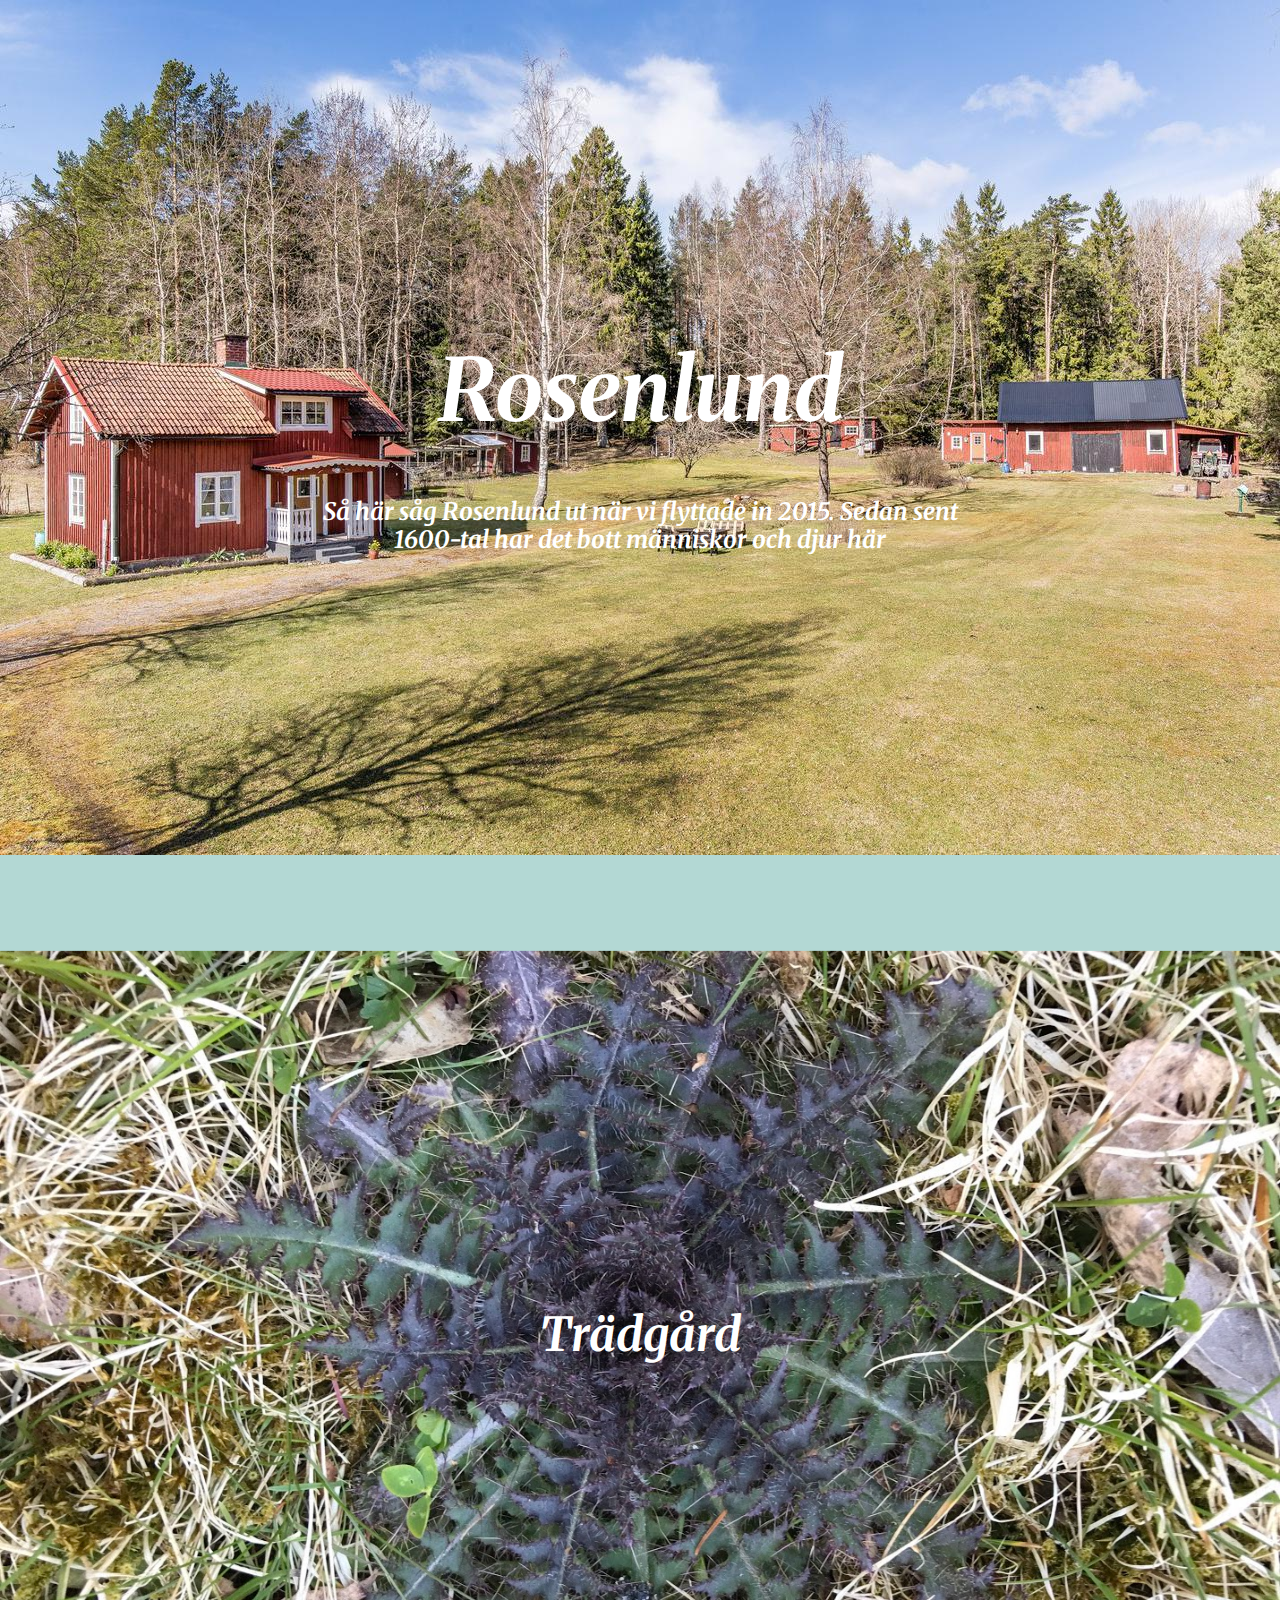
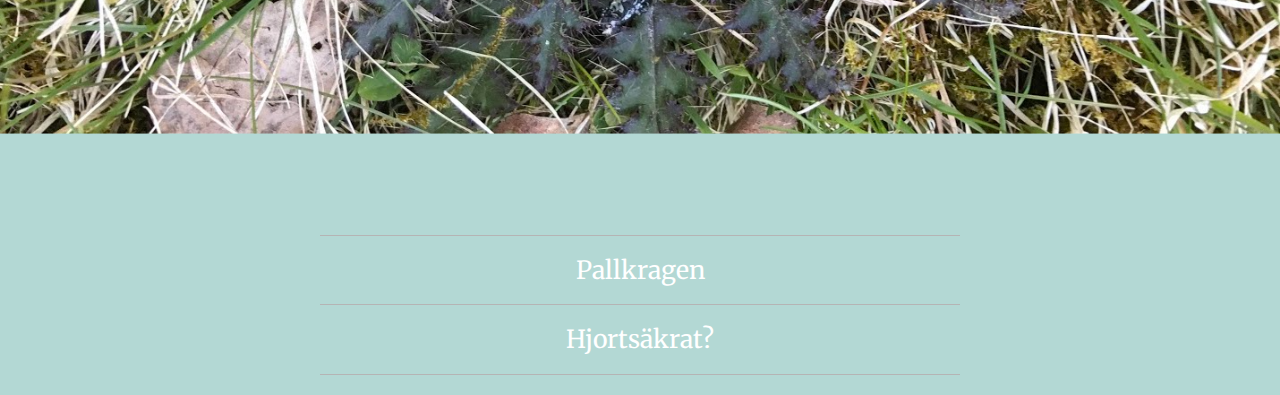
==== index.html @ e9d000b4 "Initial commit" ====
<!DOCTYPE html>
<html lang=“sv“>
    <head>
      <meta charset="utf-8">
      <link rel="stylesheet" type="text/css" href="./normalize.css">
      <link rel="stylesheet" type="text/css" href="./styles.css">
      <link href="https://fonts.googleapis.com/css?family=Merriweather" rel="stylesheet">
      <title>Rosenlund</title>
    </head>
    <body>
      <div class="container">
        <img src="./images/rosenlund_overview.jpg" alt="Rosenlund" style="width:100%;">
        <div class="centered">
          <h1>Rosenlund</h1>
          <h2>Så här såg Rosenlund ut när vi flyttade in 2015. Sedan sent 1600-tal har det bott människor och djur här</h2>
        </div>
      </div>
      <div class="container">
          <img src="./images/tistel.png" alt="tistel" style="width:100%;">
          <div class="centered">
            <h3>Trädgård</h3>
          </div>
      </div>
        <div class="vertical_line"></div>
        <a href="pallkragen.html" class="effect-shine">Pallkragen</a>
        <div class="vertical_line"></div>
        <a href="hjortsakrat.html" class="effect-shine">Hjortsäkrat?</a>
        <div class="vertical_line"></div>
      </div>
    </body>
</html>
---- styles.css ----
body {
  font-family: Merriweather, serif;
  font-style: normal;
  text-align: center;
  color: #ffffff;
}
.centered {
    position: absolute;
    top: 50%;
    left: 50%;
    transform: translate(-50%, -50%);
}
.container {
  position: relative;
  display: flex;
  align-items: center;
  flex-direction: column;
  justify-content: center;
}

h1 {
  color: #ffffff;
  font-size: 65pt;
  font-family: Merriweather;
  font-style: oblique;
}

h2 {
  color: #ffffff;
  font-size: 18 pt;
  font-family: Merriweather;
  font-style: oblique;
}

h3 {
  color: #ffffff;
  font-size: 35pt;
  font-family: Merriweather;
  font-style: oblique;
}

.vertical_line {
  height:1px;
  width:50%;
  background:#b5b4b4;
  margin: auto;
  margin-top: 20px;
  margin-bottom: 20px;
}

.links {
  margin: 30px;
}

a {
  text-decoration: none;
  color: #ffffff;
  font-size: 25px;
}

@import url(https://fonts.googleapis.com/css?family=Dosis:300,400);

body {
  background-color:#b3d8d4;
}

.wrapper {
  display: block;
  position: absolute;
  top: 50%;
  left:50%;
  -webkit-transform: translate(-50%,-50%);
}

h1 a {
  color: #fff;
  font-size: 30px;
  text-decoration: none;
  display: inline-block;
  position: relative;
  font-family: 'Merriweather', sans-serif;
}

/* effect-shine */
.effect-shine:hover {
  -webkit-mask-image: linear-gradient(-75deg, rgba(0,0,0,.6) 30%, #000 50%, rgba(0,0,0,.6) 70%);
  -webkit-mask-size: 200%;
  animation: shine 2s infinite;
}

@-webkit-keyframes shine {
  from {
    -webkit-mask-position: 150%;
  }

  to {
    -webkit-mask-position: -50%;
  }
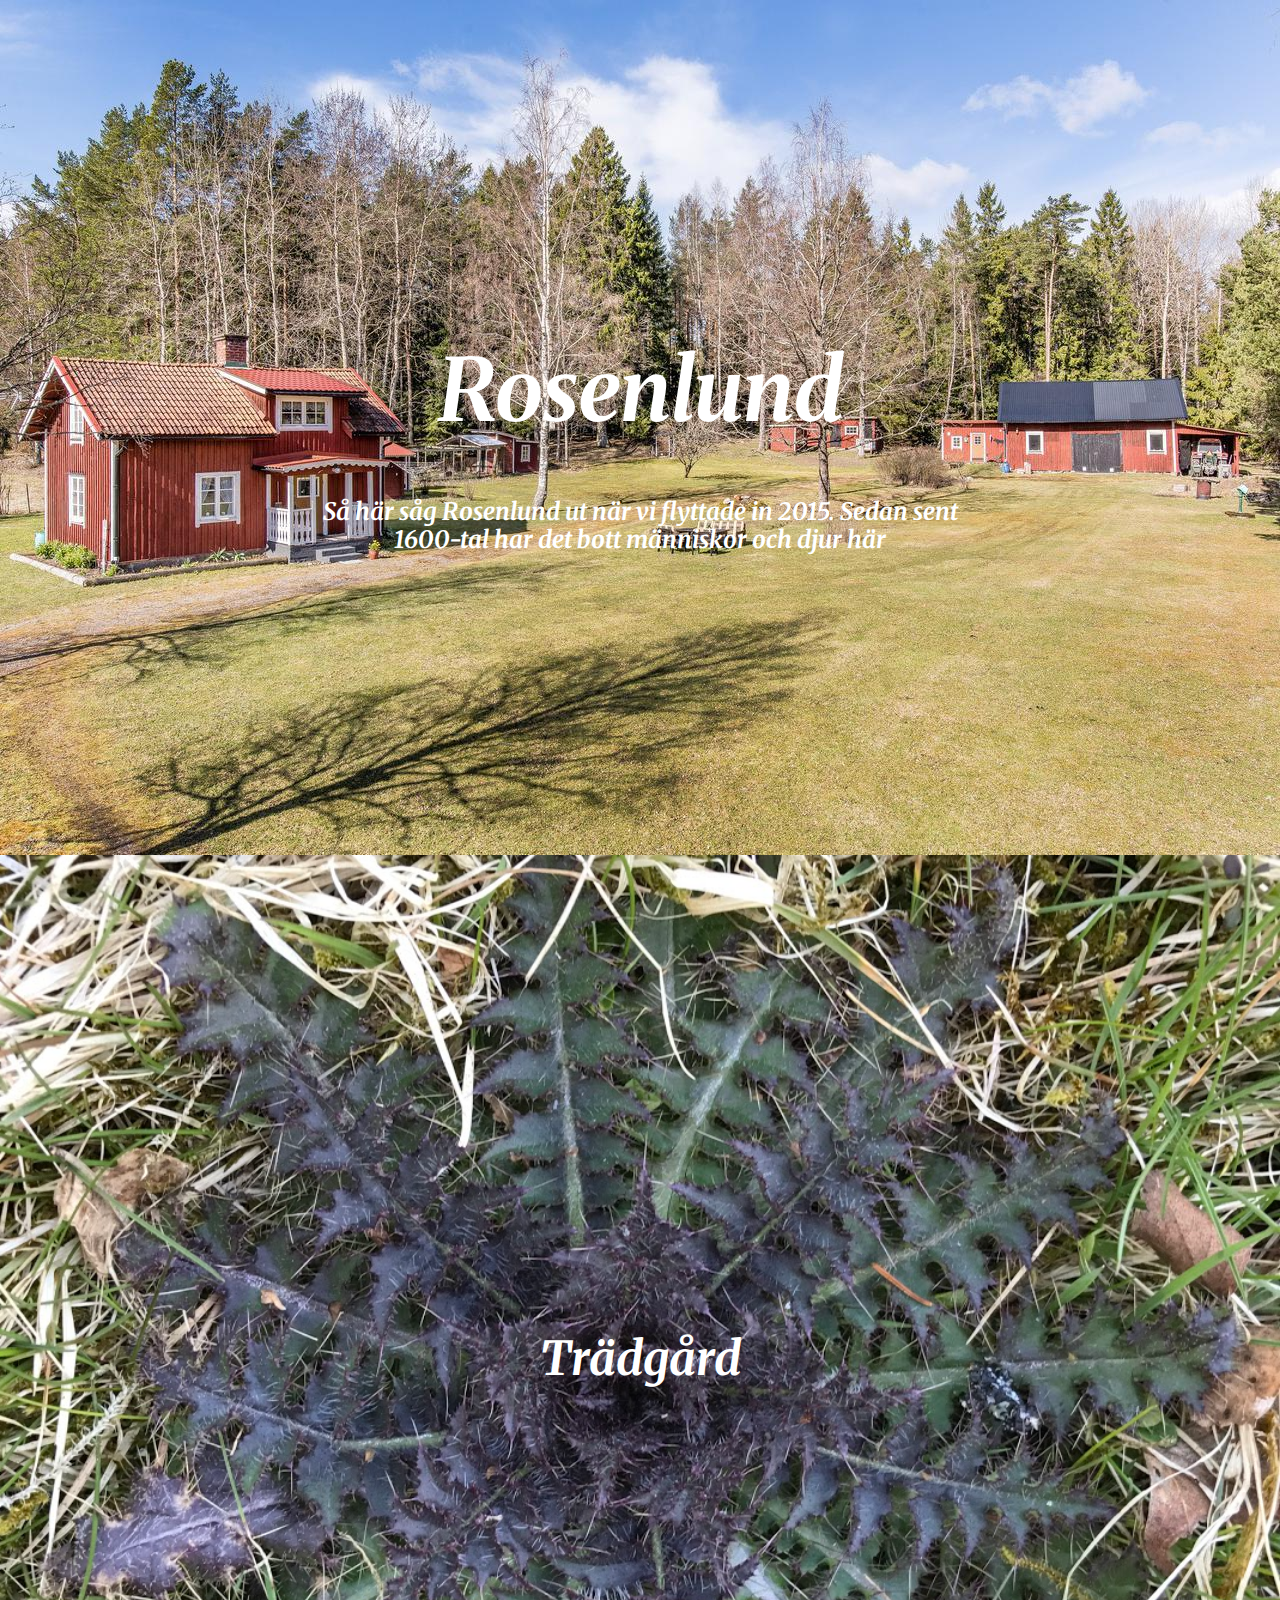
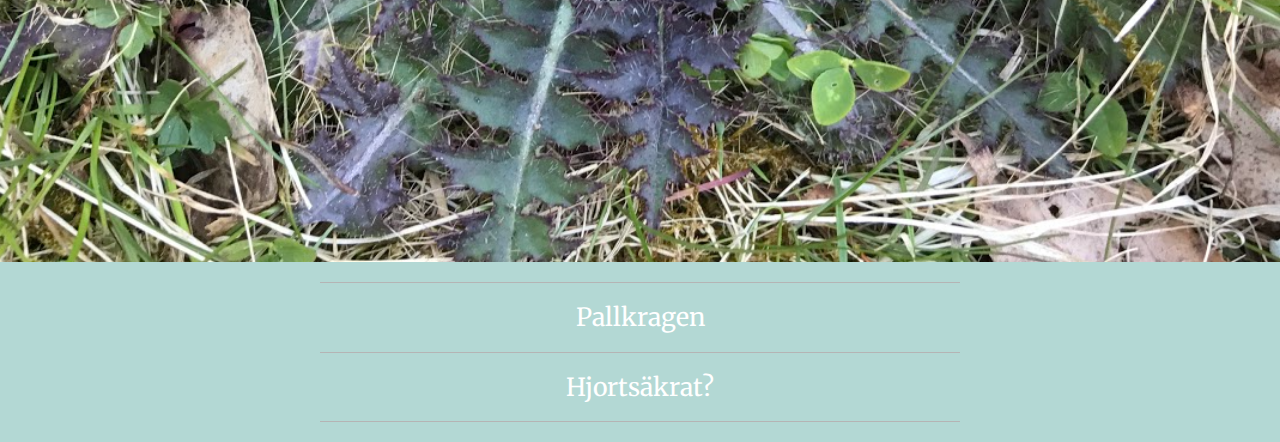
==== commit 935e94f8: "PicTextGrid" ====
--- a/index.html
+++ b/index.html
@@ -6,6 +6,7 @@
       <link rel="stylesheet" type="text/css" href="./styles.css">
       <link href="https://fonts.googleapis.com/css?family=Merriweather" rel="stylesheet">
       <title>Rosenlund</title>
+      <link rel="shortcut icon" type="image/png" href="./favicon.png"/>
     </head>
     <body>
       <div class="container">
--- a/styles.css
+++ b/styles.css
@@ -58,6 +58,22 @@
   font-size: 25px;
 }
 
+img {
+  width: 100%;
+}
+
+.picturetextcolumns {
+  display: flex;
+}
+
+.picturewidth {
+  width: 60%;
+}
+
+.textgrid {
+  width: 40%;
+}
+
 @import url(https://fonts.googleapis.com/css?family=Dosis:300,400);
 
 body {
